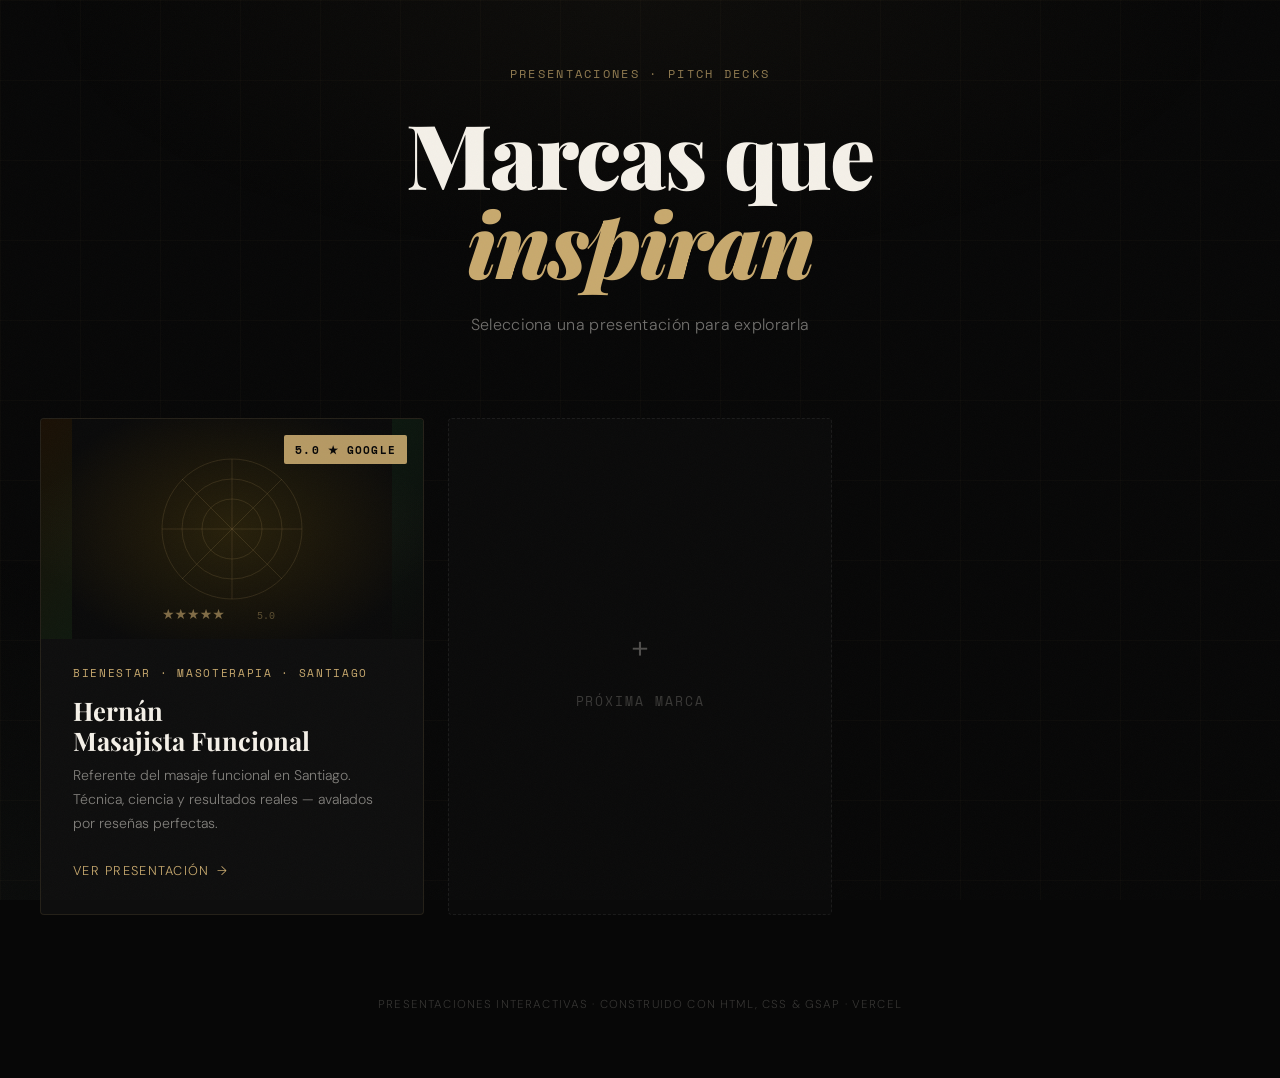
==== index.html @ ad6083ad "Add files via upload" ====
<!DOCTYPE html>
<html lang="es">
<head>
  <meta charset="UTF-8">
  <meta name="viewport" content="width=device-width, initial-scale=1.0">
  <title>Pitch Decks — Presentaciones Interactivas</title>
  <meta name="description" content="Presentaciones interactivas de marcas y servicios.">

  <link rel="preconnect" href="https://fonts.googleapis.com">
  <link rel="preconnect" href="https://fonts.gstatic.com" crossorigin>
  <link href="https://fonts.googleapis.com/css2?family=Playfair+Display:ital,wght@0,700;0,900;1,400&family=DM+Sans:wght@300;400;500&family=Space+Mono:wght@400&display=swap" rel="stylesheet">

  <script src="https://cdnjs.cloudflare.com/ajax/libs/gsap/3.12.5/gsap.min.js"></script>

  <link rel="stylesheet" href="/shared/css/base.css">

  <style>
    body { background: #070707; }

    .landing {
      min-height: 100vh;
      display: flex;
      flex-direction: column;
      justify-content: center;
      align-items: center;
      padding: 4rem 2rem;
      position: relative;
    }

    /* Decorative background */
    .landing::before {
      content: '';
      position: fixed;
      inset: 0;
      background:
        radial-gradient(ellipse 80% 50% at 50% 0%, rgba(200,169,110,0.04) 0%, transparent 60%),
        radial-gradient(ellipse 50% 80% at 0% 100%, rgba(138,171,150,0.03) 0%, transparent 50%);
      pointer-events: none;
    }

    .landing__header {
      text-align: center;
      margin-bottom: 5rem;
      position: relative;
      z-index: 1;
    }

    .landing__eyebrow {
      font-size: 0.72rem;
      letter-spacing: 0.2em;
      text-transform: uppercase;
      color: rgba(200,169,110,0.7);
      font-family: 'Space Mono', monospace;
      margin-bottom: 1.5rem;
    }

    .landing__title {
      font-family: 'Playfair Display', Georgia, serif;
      font-size: clamp(2.5rem, 7vw, 6rem);
      font-weight: 900;
      line-height: 1;
      letter-spacing: -0.02em;
      color: #f4f0e8;
    }

    .landing__title em {
      font-style: italic;
      color: #c8a96e;
    }

    .landing__sub {
      font-family: 'DM Sans', sans-serif;
      font-size: 1rem;
      color: rgba(244,240,232,0.45);
      margin-top: 1.5rem;
      letter-spacing: 0.02em;
    }

    .presentations-grid {
      display: grid;
      grid-template-columns: repeat(auto-fill, minmax(320px, 1fr));
      gap: 1.5rem;
      max-width: 1200px;
      width: 100%;
      position: relative;
      z-index: 1;
    }

    .presentation-card {
      display: block;
      background: #0e0e0e;
      border: 1.5px solid rgba(200,169,110,0.12);
      border-radius: 4px;
      overflow: hidden;
      transition: transform 0.4s cubic-bezier(0.16,1,0.3,1), border-color 0.4s;
      text-decoration: none;
      color: inherit;
    }

    .presentation-card:hover {
      transform: translateY(-8px);
      border-color: rgba(200,169,110,0.4);
    }

    .presentation-card__visual {
      height: 220px;
      position: relative;
      overflow: hidden;
    }

    .presentation-card__body {
      padding: 1.5rem 2rem 2rem;
    }

    .presentation-card__tag {
      font-size: 0.7rem;
      letter-spacing: 0.15em;
      text-transform: uppercase;
      color: #c8a96e;
      font-family: 'Space Mono', monospace;
      margin-bottom: 0.8rem;
    }

    .presentation-card__name {
      font-family: 'Playfair Display', Georgia, serif;
      font-size: 1.6rem;
      font-weight: 700;
      color: #f4f0e8;
      margin-bottom: 0.5rem;
      line-height: 1.2;
    }

    .presentation-card__desc {
      font-size: 0.88rem;
      color: rgba(244,240,232,0.5);
      line-height: 1.7;
      margin-bottom: 1.5rem;
    }

    .presentation-card__arrow {
      font-size: 0.8rem;
      letter-spacing: 0.1em;
      text-transform: uppercase;
      color: #c8a96e;
      display: flex;
      align-items: center;
      gap: 0.5rem;
      transition: gap 0.3s;
    }

    .presentation-card:hover .presentation-card__arrow { gap: 0.9rem; }

    /* Hernan card visual */
    .hernan-visual {
      background: linear-gradient(135deg, #1a1005 0%, #0d1a10 50%, #0a0a0a 100%);
      display: flex;
      align-items: center;
      justify-content: center;
      font-size: 5rem;
      position: relative;
    }

    .hernan-visual::before {
      content: '';
      position: absolute;
      inset: 0;
      background: radial-gradient(ellipse 80% 60% at 50% 50%, rgba(200,169,110,0.08) 0%, transparent 70%);
    }

    .hernan-visual__badge {
      position: absolute;
      top: 1rem;
      right: 1rem;
      background: rgba(200,169,110,0.9);
      color: #070707;
      padding: 0.3rem 0.7rem;
      border-radius: 2px;
      font-size: 0.7rem;
      font-weight: 700;
      letter-spacing: 0.1em;
      text-transform: uppercase;
      font-family: 'Space Mono', monospace;
    }

    /* Coming soon card */
    .coming-soon-card {
      background: #0a0a0a;
      border: 1.5px dashed rgba(255,255,255,0.07);
      border-radius: 4px;
      padding: 3rem 2rem;
      display: flex;
      flex-direction: column;
      align-items: center;
      justify-content: center;
      text-align: center;
      min-height: 300px;
    }

    .coming-soon-card__icon {
      font-size: 2rem;
      margin-bottom: 1rem;
      opacity: 0.3;
    }

    .coming-soon-card__text {
      font-size: 0.8rem;
      letter-spacing: 0.15em;
      text-transform: uppercase;
      color: rgba(244,240,232,0.2);
      font-family: 'Space Mono', monospace;
    }

    .landing__footer {
      margin-top: 5rem;
      text-align: center;
      font-size: 0.72rem;
      color: rgba(244,240,232,0.2);
      letter-spacing: 0.1em;
      text-transform: uppercase;
      position: relative;
      z-index: 1;
    }

    /* Grid background lines */
    .bg-grid {
      position: fixed;
      inset: 0;
      background-image:
        linear-gradient(rgba(200,169,110,0.03) 1px, transparent 1px),
        linear-gradient(90deg, rgba(200,169,110,0.03) 1px, transparent 1px);
      background-size: 80px 80px;
      pointer-events: none;
      z-index: 0;
    }
  </style>
</head>
<body>

<div class="grain" aria-hidden="true"></div>
<div class="bg-grid" aria-hidden="true"></div>

<main class="landing">
  <header class="landing__header">
    <div class="landing__eyebrow">Presentaciones · Pitch Decks</div>
    <h1 class="landing__title">
      Marcas que<br>
      <em>inspiran</em>
    </h1>
    <p class="landing__sub">Selecciona una presentación para explorarla</p>
  </header>

  <div class="presentations-grid">
    <!-- Hernán card -->
    <a href="/brands/hernan/" class="presentation-card">
      <div class="presentation-card__visual hernan-visual">
        <!-- Decorative SVG -->
        <svg viewBox="0 0 320 220" xmlns="http://www.w3.org/2000/svg" style="position:absolute;inset:0;width:100%;height:100%">
          <defs>
            <radialGradient id="hg" cx="50%" cy="50%" r="60%">
              <stop offset="0%" stop-color="#2a1f08" stop-opacity="0.8"/>
              <stop offset="100%" stop-color="#0a0a0a" stop-opacity="1"/>
            </radialGradient>
          </defs>
          <rect width="320" height="220" fill="url(#hg)"/>
          <!-- Meridian lines -->
          <g stroke="rgba(200,169,110,0.15)" stroke-width="1" fill="none">
            <circle cx="160" cy="110" r="70"/>
            <circle cx="160" cy="110" r="50"/>
            <circle cx="160" cy="110" r="30"/>
            <line x1="160" y1="40" x2="160" y2="180"/>
            <line x1="90" y1="110" x2="230" y2="110"/>
            <line x1="110" y1="60" x2="210" y2="160"/>
            <line x1="210" y1="60" x2="110" y2="160"/>
          </g>
          <!-- Stars (review stars) -->
          <text x="90" y="200" fill="rgba(200,169,110,0.6)" font-size="14">★★★★★</text>
          <text x="185" y="200" fill="rgba(200,169,110,0.4)" font-size="10" font-family="monospace">5.0</text>
        </svg>
        <div class="hernan-visual__badge">5.0 ★ Google</div>
      </div>
      <div class="presentation-card__body">
        <div class="presentation-card__tag">Bienestar · Masoterapia · Santiago</div>
        <div class="presentation-card__name">Hernán<br>Masajista Funcional</div>
        <div class="presentation-card__desc">Referente del masaje funcional en Santiago. Técnica, ciencia y resultados reales — avalados por reseñas perfectas.</div>
        <div class="presentation-card__arrow">
          Ver presentación <span>→</span>
        </div>
      </div>
    </a>

    <!-- Coming soon slots -->
    <div class="coming-soon-card">
      <div class="coming-soon-card__icon">+</div>
      <div class="coming-soon-card__text">Próxima marca</div>
    </div>

    <div class="coming-soon-card" style="display:none">
      <!-- Hidden on mobile, shows at 3-col grid -->
    </div>
  </div>

  <footer class="landing__footer">
    <p>Presentaciones interactivas · Construido con HTML, CSS & GSAP · Vercel</p>
  </footer>
</main>

<script>
  // Hero entrance
  gsap.from('.landing__eyebrow', { opacity: 0, y: 20, duration: 0.8, delay: 0.2, ease: 'power3.out' });
  gsap.from('.landing__title', { opacity: 0, y: 40, duration: 1.1, delay: 0.4, ease: 'power3.out' });
  gsap.from('.landing__sub', { opacity: 0, y: 20, duration: 0.8, delay: 0.7, ease: 'power3.out' });
  gsap.from('.presentation-card, .coming-soon-card', {
    opacity: 0, y: 30, stagger: 0.1, duration: 0.8, delay: 0.9, ease: 'power3.out'
  });
  gsap.from('.landing__footer', { opacity: 0, duration: 0.8, delay: 1.3, ease: 'power2.out' });
</script>

</body>
</html>
---- shared/css/base.css ----
/* ===== BASE.CSS — SHARED FOUNDATION ===== */

@import url('https://fonts.googleapis.com/css2?family=Playfair+Display:ital,wght@0,400;0,700;0,900;1,400;1,700&family=DM+Sans:ital,wght@0,300;0,400;0,500;1,300&family=Space+Mono:wght@400;700&display=swap');

/* ─── CSS Variables ─────────────────────── */
:root {
  /* Colors (overrideable per theme) */
  --c-bg:          #0a0a0a;
  --c-surface:     #111111;
  --c-surface-2:   #181818;
  --c-border:      rgba(255,255,255,0.08);
  --c-border-hover:rgba(255,255,255,0.25);
  --c-text:        #f0ece4;
  --c-text-muted:  rgba(240,236,228,0.45);
  --c-accent:      #c8a96e;
  --c-accent-dim:  rgba(200,169,110,0.15);
  --c-accent-2:    #7a9e8a;
  --c-gold:        #d4af70;
  --c-gold-light:  #f0d090;

  /* Typography */
  --font-display: 'Playfair Display', Georgia, serif;
  --font-body:    'DM Sans', system-ui, sans-serif;
  --font-mono:    'Space Mono', monospace;

  /* Spacing */
  --space-xs:  0.5rem;
  --space-sm:  1rem;
  --space-md:  2rem;
  --space-lg:  4rem;
  --space-xl:  8rem;

  /* Layout */
  --max-w:    1280px;
  --section-pad: clamp(4rem, 8vw, 8rem);

  /* Transitions */
  --ease-out: cubic-bezier(0.16, 1, 0.3, 1);
  --ease-in:  cubic-bezier(0.7, 0, 0.84, 0);
}

/* ─── Reset ─────────────────────────────── */
*, *::before, *::after { box-sizing: border-box; margin: 0; padding: 0; }

html {
  scroll-behavior: auto; /* GSAP handles smooth scroll */
  -webkit-font-smoothing: antialiased;
}

body {
  background: var(--c-bg);
  color: var(--c-text);
  font-family: var(--font-body);
  font-weight: 300;
  line-height: 1.7;
  overflow-x: hidden;
}

img, video { display: block; max-width: 100%; }

a { color: inherit; text-decoration: none; }

/* ─── Progress Bar ───────────────────────── */
#progress-bar {
  position: fixed;
  top: 0; left: 0;
  height: 2px;
  width: 0%;
  background: linear-gradient(90deg, var(--c-accent), var(--c-gold-light));
  z-index: 9999;
  transform-origin: left;
  transition: width 0.1s linear;
}

/* ─── Navigation ────────────────────────── */
.nav {
  position: fixed;
  top: 0; left: 0; right: 0;
  z-index: 100;
  padding: 1.5rem var(--space-md);
  display: flex;
  align-items: center;
  justify-content: space-between;
  background: linear-gradient(to bottom, rgba(10,10,10,0.9) 0%, transparent 100%);
  backdrop-filter: blur(12px);
  -webkit-backdrop-filter: blur(12px);
}

.nav__logo {
  font-family: var(--font-display);
  font-size: 1.1rem;
  font-weight: 700;
  color: var(--c-accent);
  letter-spacing: 0.05em;
}

.nav__links {
  display: flex;
  gap: var(--space-md);
  list-style: none;
}

.nav__links a {
  font-size: 0.8rem;
  letter-spacing: 0.12em;
  text-transform: uppercase;
  color: var(--c-text-muted);
  transition: color 0.3s;
}

.nav__links a:hover { color: var(--c-accent); }

/* ─── Sections ───────────────────────────── */
.section {
  min-height: 100vh;
  padding: var(--section-pad) var(--space-md);
  display: flex;
  flex-direction: column;
  justify-content: center;
}

.section__inner {
  max-width: var(--max-w);
  margin: 0 auto;
  width: 100%;
}

/* ─── Typography ─────────────────────────── */
.display-text {
  font-family: var(--font-display);
  font-size: clamp(3rem, 8vw, 7rem);
  font-weight: 900;
  line-height: 1;
  letter-spacing: -0.02em;
}

.headline {
  font-family: var(--font-display);
  font-size: clamp(2rem, 5vw, 4rem);
  font-weight: 700;
  line-height: 1.1;
}

.subheadline {
  font-family: var(--font-display);
  font-size: clamp(1.2rem, 2.5vw, 1.8rem);
  font-weight: 400;
  font-style: italic;
  color: var(--c-text-muted);
}

.label {
  font-size: 0.72rem;
  letter-spacing: 0.18em;
  text-transform: uppercase;
  color: var(--c-accent);
  font-weight: 500;
}

.body-text {
  font-size: clamp(1rem, 1.5vw, 1.15rem);
  color: var(--c-text-muted);
  max-width: 60ch;
  line-height: 1.8;
}

/* ─── KPI / Counter Cards ───────────────── */
.kpi-grid {
  display: grid;
  grid-template-columns: repeat(auto-fit, minmax(220px, 1fr));
  gap: 1.5px;
  background: var(--c-border);
  border: 1.5px solid var(--c-border);
}

.kpi-card {
  background: var(--c-surface);
  padding: var(--space-md) var(--space-md);
  text-align: center;
  position: relative;
  overflow: hidden;
  transition: background 0.4s;
}

.kpi-card::before {
  content: '';
  position: absolute;
  bottom: 0; left: 0; right: 0;
  height: 2px;
  background: linear-gradient(90deg, transparent, var(--c-accent), transparent);
  transform: scaleX(0);
  transition: transform 0.6s var(--ease-out);
}

.kpi-card:hover::before { transform: scaleX(1); }
.kpi-card:hover { background: var(--c-surface-2); }

.kpi-number {
  font-family: var(--font-display);
  font-size: clamp(2.5rem, 5vw, 4.5rem);
  font-weight: 900;
  color: var(--c-accent);
  line-height: 1;
  display: block;
}

.kpi-label {
  font-size: 0.8rem;
  letter-spacing: 0.1em;
  text-transform: uppercase;
  color: var(--c-text-muted);
  margin-top: 0.5rem;
  display: block;
}

/* ─── Phone Mockup ───────────────────────── */
.phone {
  position: relative;
  width: 260px;
  height: 530px;
  background: #0d0d0d;
  border-radius: 40px;
  border: 2px solid rgba(255,255,255,0.15);
  box-shadow:
    0 0 0 1px rgba(255,255,255,0.05),
    0 40px 80px rgba(0,0,0,0.6),
    inset 0 0 0 1px rgba(255,255,255,0.03);
  overflow: hidden;
  flex-shrink: 0;
}

.phone__notch {
  position: absolute;
  top: 12px;
  left: 50%;
  transform: translateX(-50%);
  width: 100px;
  height: 28px;
  background: #0d0d0d;
  border-radius: 0 0 20px 20px;
  z-index: 10;
}

.phone__notch::after {
  content: '';
  position: absolute;
  top: 8px;
  right: 22px;
  width: 10px;
  height: 10px;
  background: #1a1a1a;
  border-radius: 50%;
  box-shadow: inset 0 0 0 2px #222;
}

.phone__screen {
  position: absolute;
  inset: 0;
  border-radius: 38px;
  overflow: hidden;
  background: #000;
}

.phone__screen video,
.phone__screen img {
  width: 100%;
  height: 100%;
  object-fit: cover;
}

/* ─── Laptop Mockup ──────────────────────── */
.laptop {
  position: relative;
  width: 520px;
  flex-shrink: 0;
}

.laptop__screen-wrap {
  background: #111;
  border-radius: 12px 12px 0 0;
  border: 2px solid rgba(255,255,255,0.1);
  border-bottom: none;
  padding: 20px 20px 0;
  aspect-ratio: 16 / 10;
  overflow: hidden;
}

.laptop__screen-wrap video,
.laptop__screen-wrap img {
  width: 100%;
  height: 100%;
  object-fit: cover;
  border-radius: 4px;
}

.laptop__base {
  height: 16px;
  background: linear-gradient(to bottom, #1a1a1a, #111);
  border-radius: 0 0 4px 4px;
  border: 2px solid rgba(255,255,255,0.08);
  border-top: none;
}

.laptop__foot {
  height: 6px;
  background: #0d0d0d;
  border-radius: 0 0 20px 20px;
  margin: 0 10%;
  box-shadow: 0 4px 20px rgba(0,0,0,0.5);
}

/* ─── Cards ──────────────────────────────── */
.card {
  background: var(--c-surface);
  border: 1.5px solid var(--c-border);
  border-radius: 4px;
  overflow: hidden;
  transition: transform 0.4s var(--ease-out), border-color 0.4s;
}

.card:hover {
  transform: translateY(-4px);
  border-color: var(--c-accent);
}

.card__media {
  aspect-ratio: 9/16;
  overflow: hidden;
  background: #000;
  position: relative;
}

.card__media video,
.card__media img {
  width: 100%;
  height: 100%;
  object-fit: cover;
  transition: transform 0.6s var(--ease-out);
}

.card:hover .card__media img,
.card:hover .card__media video {
  transform: scale(1.04);
}

.card__body {
  padding: var(--space-sm) var(--space-md);
}

.card__tag {
  font-size: 0.7rem;
  letter-spacing: 0.15em;
  text-transform: uppercase;
  color: var(--c-accent);
}

.card__title {
  font-family: var(--font-display);
  font-size: 1.1rem;
  font-weight: 700;
  margin: 0.3rem 0 0.5rem;
  line-height: 1.3;
}

.card__meta {
  font-size: 0.8rem;
  color: var(--c-text-muted);
}

/* ─── Buttons ────────────────────────────── */
.btn {
  display: inline-flex;
  align-items: center;
  gap: 0.5rem;
  padding: 0.9rem 2rem;
  font-size: 0.8rem;
  letter-spacing: 0.12em;
  text-transform: uppercase;
  font-weight: 500;
  border: 1.5px solid currentColor;
  border-radius: 2px;
  cursor: pointer;
  background: transparent;
  color: var(--c-text);
  transition: all 0.3s var(--ease-out);
  font-family: var(--font-body);
}

.btn--primary {
  background: var(--c-accent);
  border-color: var(--c-accent);
  color: #0a0a0a;
}

.btn--primary:hover {
  background: var(--c-gold-light);
  border-color: var(--c-gold-light);
}

.btn:not(.btn--primary):hover {
  background: var(--c-accent-dim);
  border-color: var(--c-accent);
  color: var(--c-accent);
}

/* ─── Divider ────────────────────────────── */
.divider {
  height: 1px;
  background: var(--c-border);
  margin: var(--space-lg) 0;
}

.divider--accent {
  height: 2px;
  background: linear-gradient(90deg, var(--c-accent) 0%, transparent 60%);
}

/* ─── Stars ──────────────────────────────── */
.stars {
  display: flex;
  gap: 3px;
  color: var(--c-gold);
  font-size: 1.1rem;
}

/* ─── Review Cards ───────────────────────── */
.review-card {
  background: var(--c-surface);
  border: 1.5px solid var(--c-border);
  border-radius: 4px;
  padding: 1.5rem;
  position: relative;
}

.review-card::before {
  content: '"';
  font-family: var(--font-display);
  font-size: 4rem;
  color: var(--c-accent);
  position: absolute;
  top: -0.5rem;
  left: 1rem;
  line-height: 1;
  opacity: 0.4;
}

/* ─── Tabs ───────────────────────────────── */
.tabs-header {
  display: flex;
  gap: 0;
  border-bottom: 1px solid var(--c-border);
  margin-bottom: var(--space-md);
}

.tab-btn {
  padding: 0.8rem 1.5rem;
  font-size: 0.8rem;
  letter-spacing: 0.1em;
  text-transform: uppercase;
  background: transparent;
  border: none;
  color: var(--c-text-muted);
  cursor: pointer;
  position: relative;
  font-family: var(--font-body);
  transition: color 0.3s;
}

.tab-btn::after {
  content: '';
  position: absolute;
  bottom: -1px; left: 0; right: 0;
  height: 2px;
  background: var(--c-accent);
  transform: scaleX(0);
  transition: transform 0.4s var(--ease-out);
}

.tab-btn.active { color: var(--c-accent); }
.tab-btn.active::after { transform: scaleX(1); }

.tabs-panels {
  display: grid;
}

.tab-panel {
  grid-row: 1;
  grid-column: 1;
  opacity: 0;
  pointer-events: none;
  transition: opacity 0.5s;
}

.tab-panel.active {
  opacity: 1;
  pointer-events: auto;
}

/* ─── Section Decorators ──────────────────── */
.section-number {
  font-family: var(--font-mono);
  font-size: 0.7rem;
  color: var(--c-text-muted);
  letter-spacing: 0.15em;
  margin-bottom: var(--space-sm);
}

/* ─── Responsive ─────────────────────────── */
@media (max-width: 768px) {
  .nav__links { display: none; }
  .phone { width: 200px; height: 410px; }
  .laptop { width: 100%; }
}

/* ─── GSAP animation init states ─────────── */
.gsap-fade-up { opacity: 0; transform: translateY(40px); }
.gsap-fade-in { opacity: 0; }
.gsap-scale-in { opacity: 0; transform: scale(0.95); }

/* ─── Gradient overlays ───────────────────── */
.gradient-overlay {
  position: absolute;
  inset: 0;
  pointer-events: none;
}

.grain {
  position: fixed;
  inset: 0;
  z-index: 1000;
  pointer-events: none;
  opacity: 0.025;
  background-image: url("data:image/svg+xml,%3Csvg viewBox='0 0 256 256' xmlns='http://www.w3.org/2000/svg'%3E%3Cfilter id='n'%3E%3CfeTurbulence type='fractalNoise' baseFrequency='0.9' numOctaves='4' stitchTiles='stitch'/%3E%3C/filter%3E%3Crect width='100%25' height='100%25' filter='url(%23n)'/%3E%3C/svg%3E");
  background-size: 200px 200px;
}
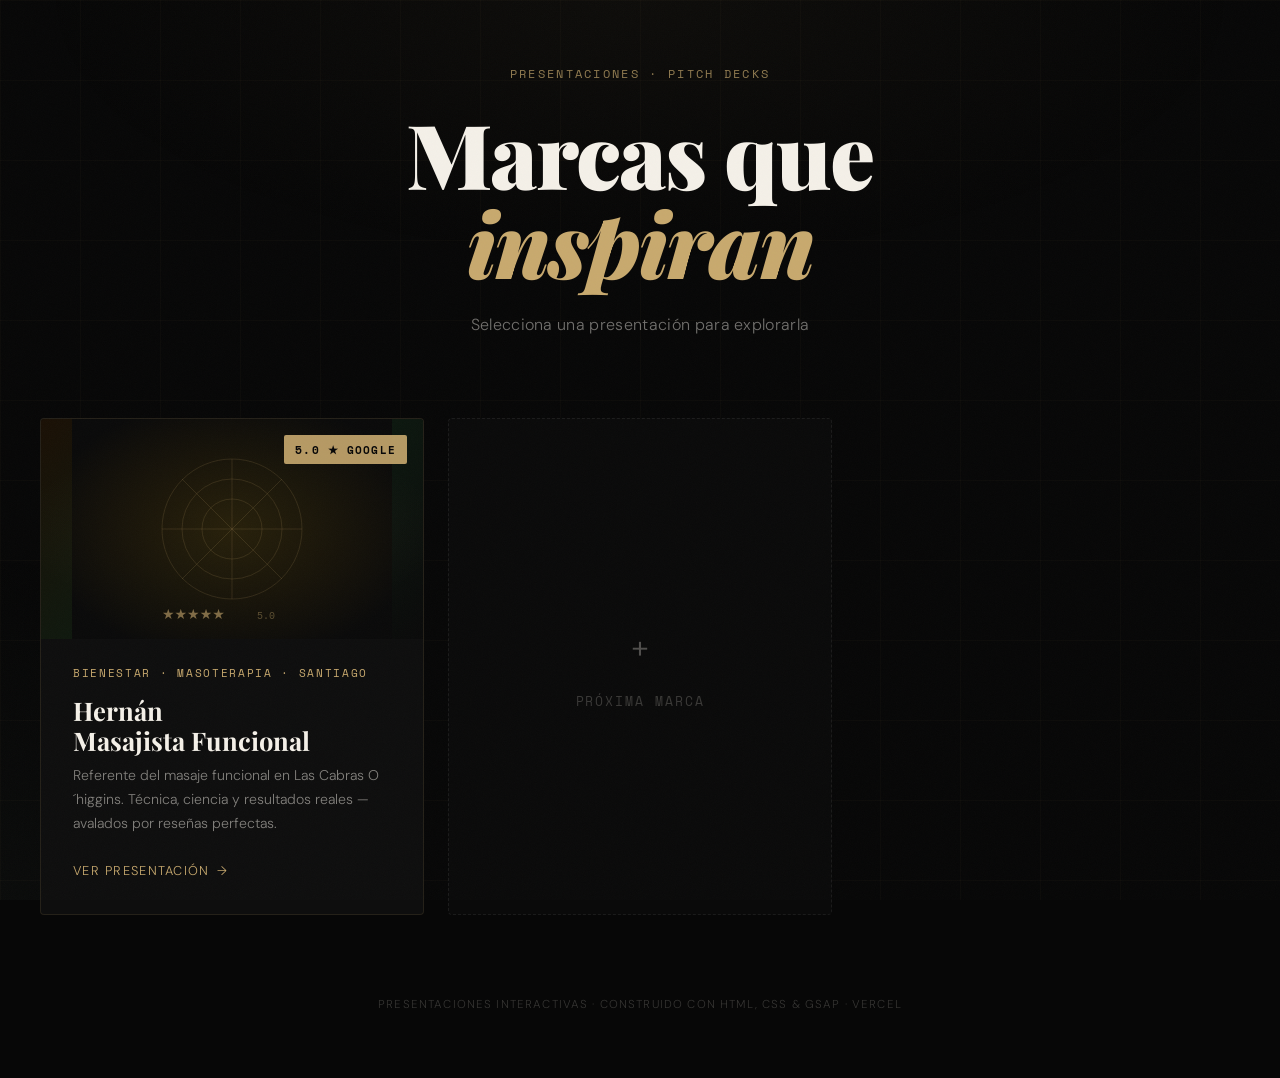
==== commit cea00cad: "Update index.html" ====
--- a/index.html
+++ b/index.html
@@ -281,7 +281,7 @@
       <div class="presentation-card__body">
         <div class="presentation-card__tag">Bienestar · Masoterapia · Santiago</div>
         <div class="presentation-card__name">Hernán<br>Masajista Funcional</div>
-        <div class="presentation-card__desc">Referente del masaje funcional en Santiago. Técnica, ciencia y resultados reales — avalados por reseñas perfectas.</div>
+        <div class="presentation-card__desc">Referente del masaje funcional en Las Cabras O´higgins. Técnica, ciencia y resultados reales — avalados por reseñas perfectas.</div>
         <div class="presentation-card__arrow">
           Ver presentación <span>→</span>
         </div>
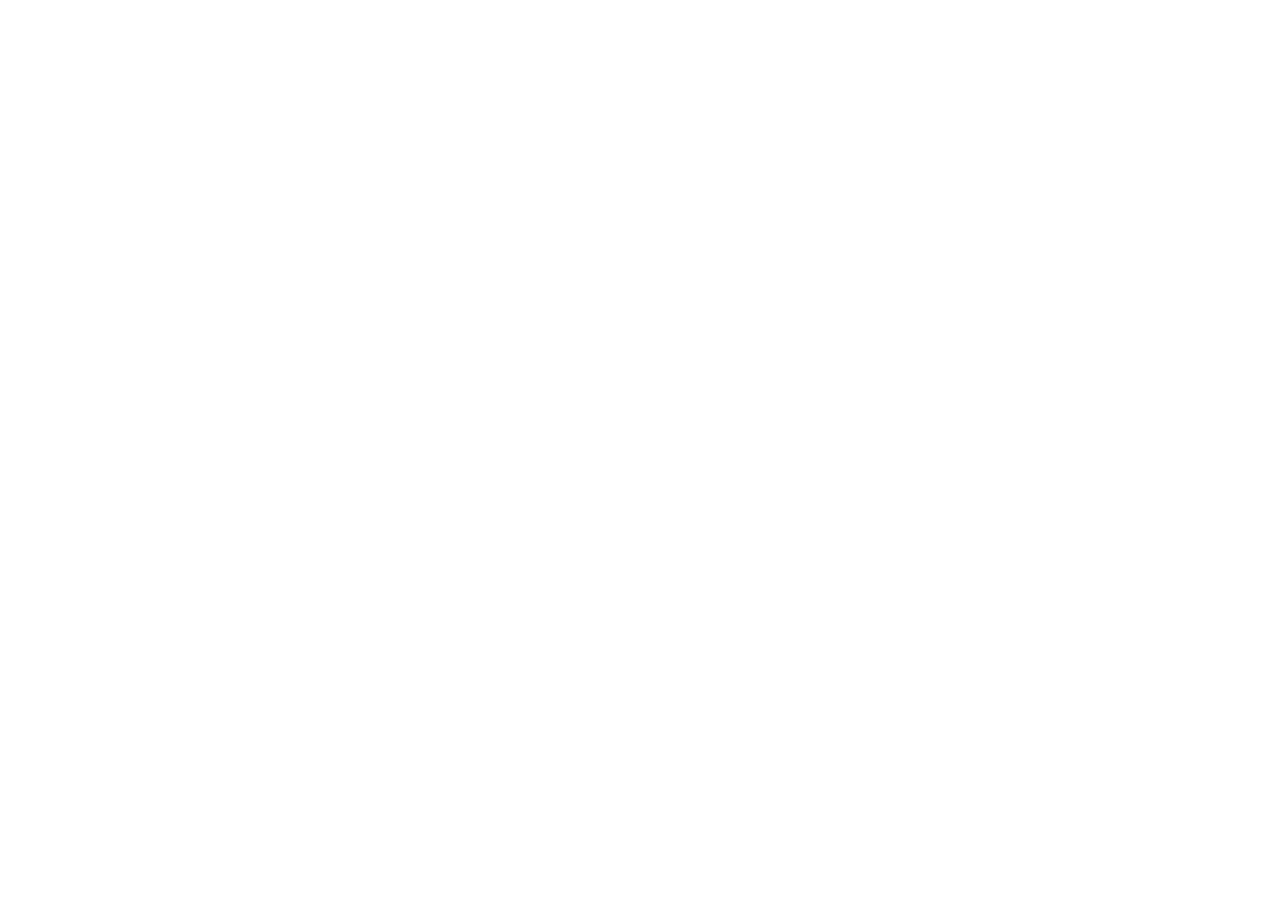
==== commit 358f7d67: "Update index.html" ====
--- a/index.html
+++ b/index.html
@@ -3,8 +3,8 @@
 <head>
   <meta charset="UTF-8">
   <meta name="viewport" content="width=device-width, initial-scale=1.0">
-  <title>Pitch Decks — Presentaciones Interactivas</title>
-  <meta name="description" content="Presentaciones interactivas de marcas y servicios.">
+  <title> UN ESPACIO PARA TU GESTIÓN DEL ESTRRÉS. 
+  <meta name="description" content= UN ESPACIO DE BIENESTAR PARA TU FUNCIÓN COGNITIVA Y FÍSICA 
 
   <link rel="preconnect" href="https://fonts.googleapis.com">
   <link rel="preconnect" href="https://fonts.gstatic.com" crossorigin>
